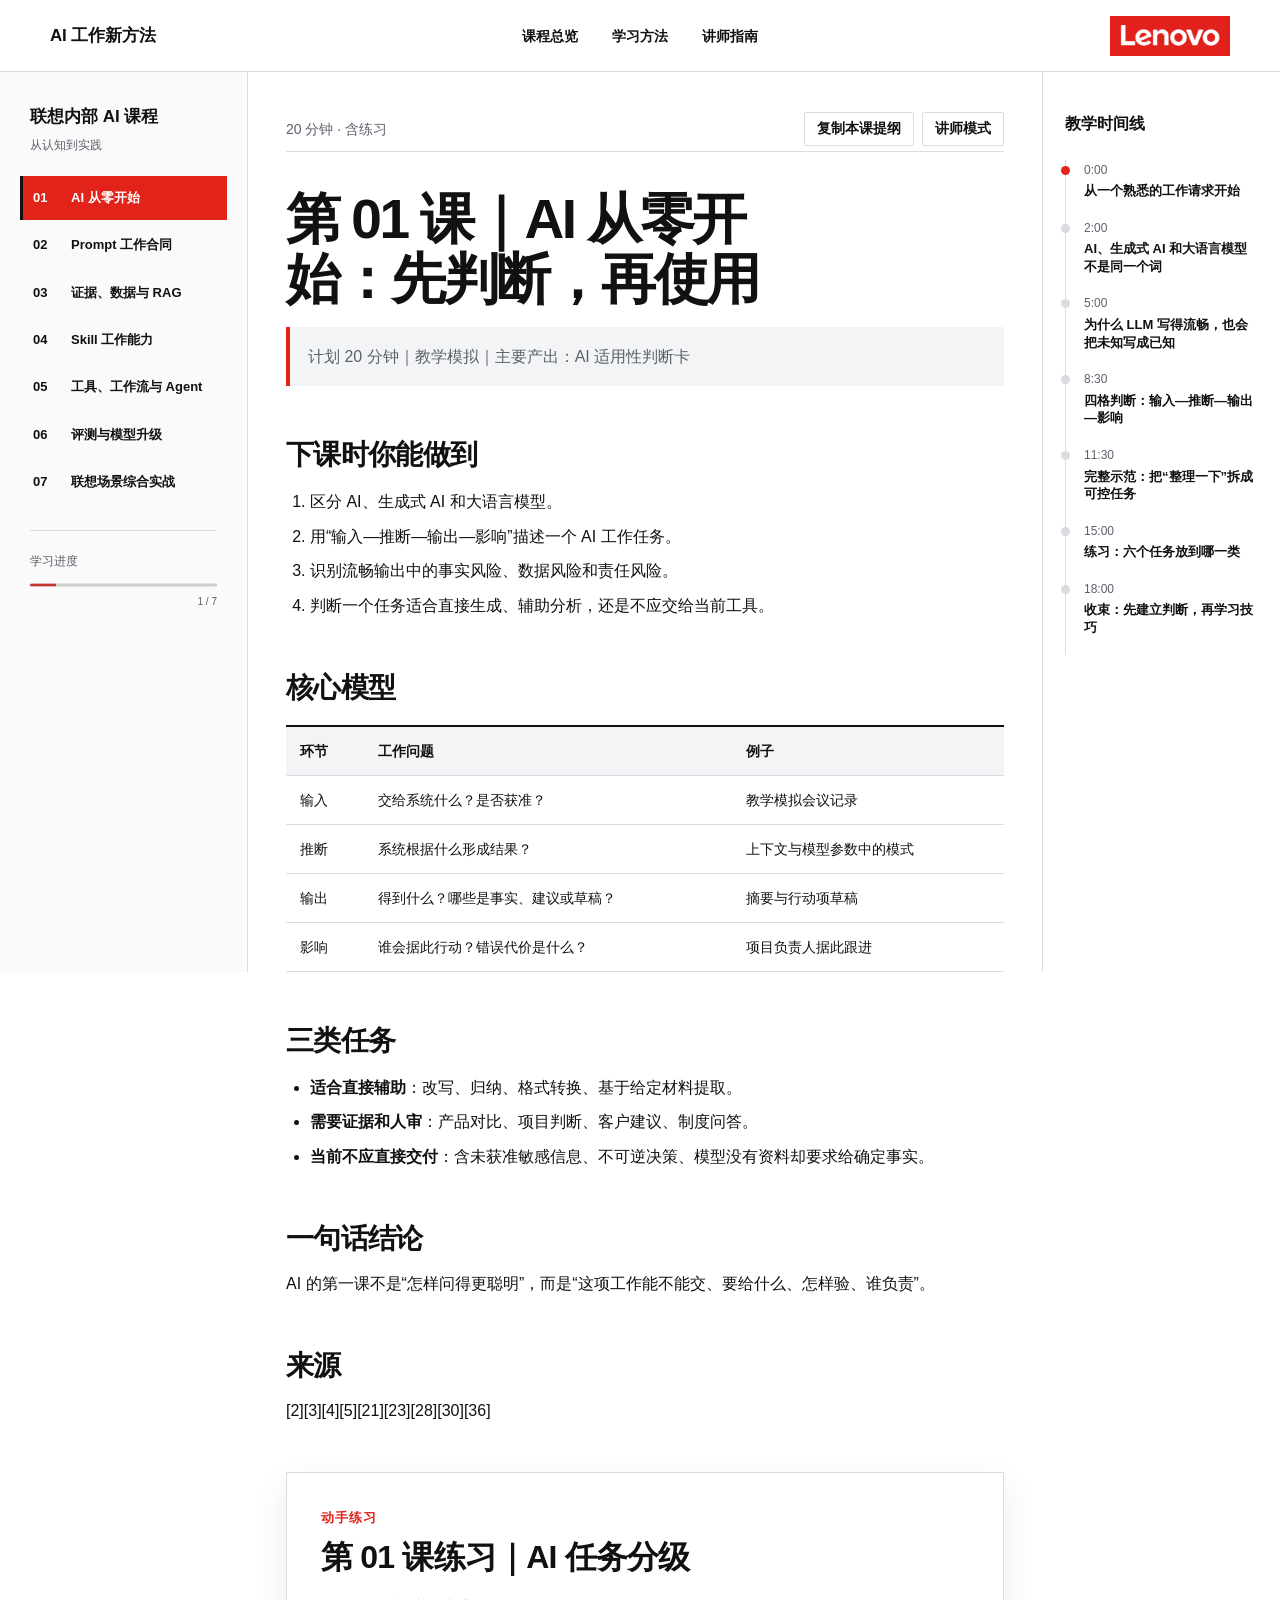
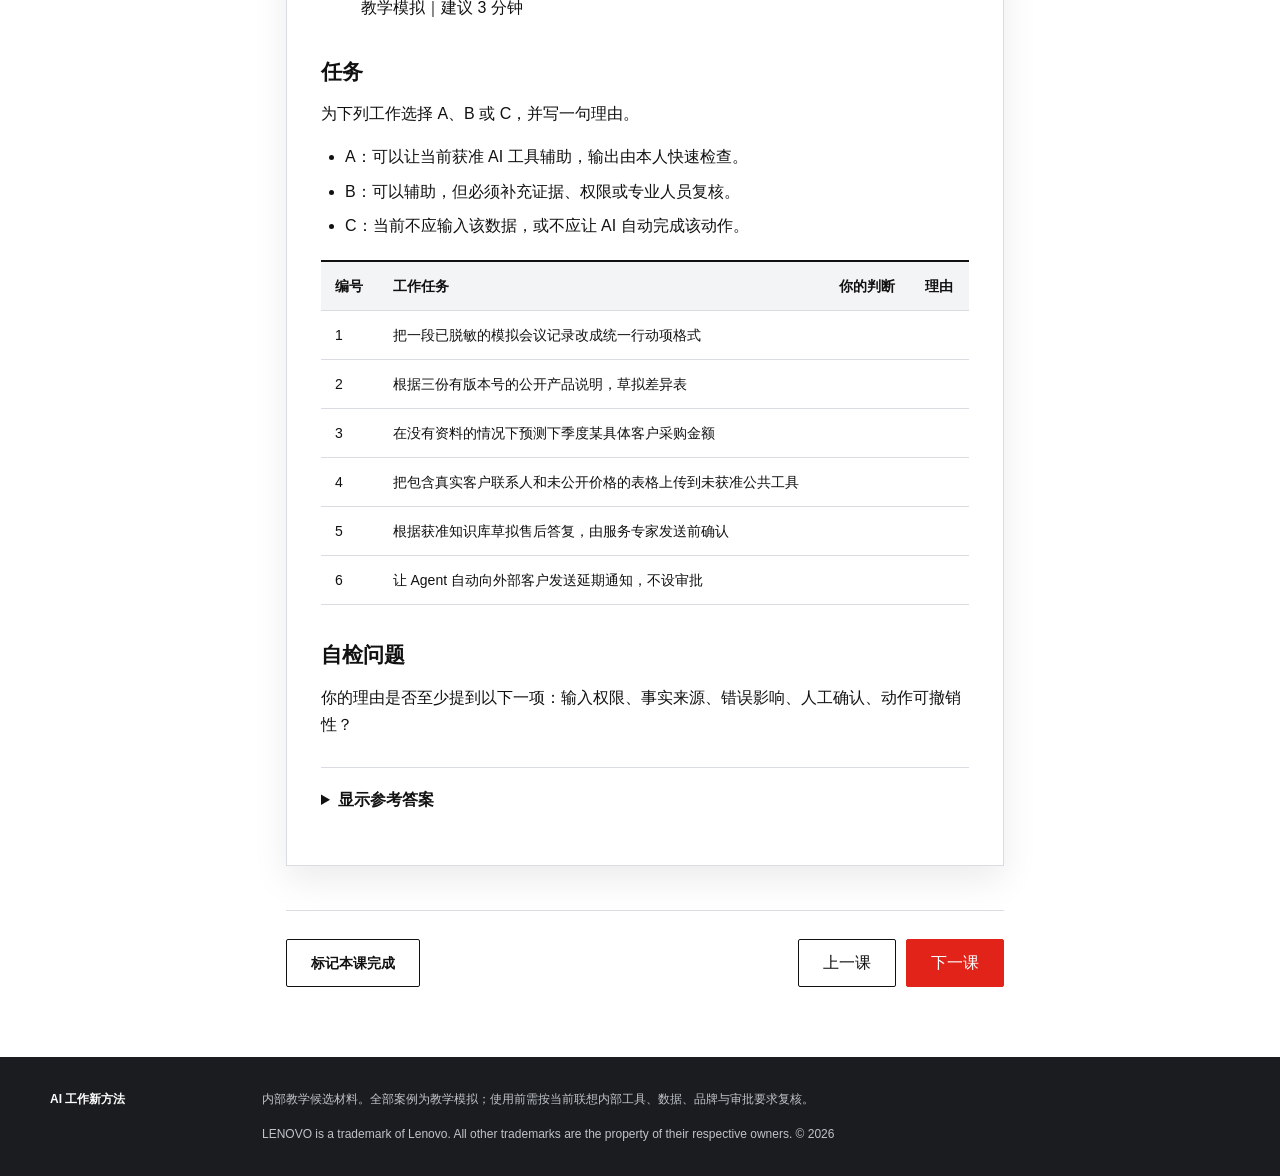
==== site/lessons/01.html @ b616cd08 "feat: expand Lenovo AI course into seven-lesson curriculum" ====
<!doctype html>
<html lang="zh-CN">
<head>
  <meta charset="utf-8">
  <meta name="viewport" content="width=device-width, initial-scale=1">
  <meta name="description" content="联想场景特化的 AI 工作方法系列课，全部案例为教学模拟。">
  <title>AI 从零开始：先判断，再使用｜AI 工作新方法</title>
  <link rel="stylesheet" href="../assets/styles.css">
</head>
<body>
  <a class="skip-link" href="#main">跳到正文</a>
  <header class="topbar">
  <a class="course-brand" href="../index.html">AI 工作新方法</a>
  <nav aria-label="全局导航">
    <a href="../index.html#course-map">课程总览</a>
    <a href="../index.html#method">学习方法</a>
    <a href="../index.html#instructor">讲师指南</a>
  </nav>
  <img class="lenovo-logo" src="../assets/brand/lenovo-logo-red-horizontal.webp" width="120" height="40" alt="Lenovo">
</header>
<div class="lesson-shell" data-lesson="01">
  <aside class="lesson-rail" aria-label="课程目录"><div class="rail-title">联想内部 AI 课程<small>从认知到实践</small></div><nav><a href="../lessons/01.html" aria-current="page" class="active"><span>01</span>AI 从零开始</a><a href="../lessons/02.html"><span>02</span>Prompt 工作合同</a><a href="../lessons/03.html"><span>03</span>证据、数据与 RAG</a><a href="../lessons/04.html"><span>04</span>Skill 工作能力</a><a href="../lessons/05.html"><span>05</span>工具、工作流与 Agent</a><a href="../lessons/06.html"><span>06</span>评测与模型升级</a><a href="../lessons/07.html"><span>07</span>联想场景综合实战</a></nav><div class="progress-block"><span>学习进度</span><progress value="1" max="7">1/7</progress><small>1 / 7</small></div></aside>
  <main id="main" class="lesson-main">
    <div class="lesson-toolbar"><span>20 分钟 · 含练习</span><div><button type="button" class="toolbar-button" data-action="copy-page">复制本课提纲</button><button type="button" class="toolbar-button" data-action="toggle-instructor" aria-pressed="false">讲师模式</button></div></div>
    <article class="lesson-content" id="lesson-outline"><h1 id="第-01-课-AI-从零开始-先判断-再使用">第 01 课｜AI 从零开始：先判断，再使用</h1>
<blockquote>计划 20 分钟｜教学模拟｜主要产出：AI 适用性判断卡</blockquote>
<h2 id="下课时你能做到">下课时你能做到</h2>
<ol>
<li>区分 AI、生成式 AI 和大语言模型。</li>
<li>用“输入—推断—输出—影响”描述一个 AI 工作任务。</li>
<li>识别流畅输出中的事实风险、数据风险和责任风险。</li>
<li>判断一个任务适合直接生成、辅助分析，还是不应交给当前工具。</li>
</ol>
<h2 id="核心模型">核心模型</h2>
<div class="table-wrap"><table><thead><tr><th>环节</th><th>工作问题</th><th>例子</th></tr></thead><tbody><tr><td>输入</td><td>交给系统什么？是否获准？</td><td>教学模拟会议记录</td></tr><tr><td>推断</td><td>系统根据什么形成结果？</td><td>上下文与模型参数中的模式</td></tr><tr><td>输出</td><td>得到什么？哪些是事实、建议或草稿？</td><td>摘要与行动项草稿</td></tr><tr><td>影响</td><td>谁会据此行动？错误代价是什么？</td><td>项目负责人据此跟进</td></tr></tbody></table></div>
<h2 id="三类任务">三类任务</h2>
<ul>
<li><strong>适合直接辅助</strong>：改写、归纳、格式转换、基于给定材料提取。</li>
<li><strong>需要证据和人审</strong>：产品对比、项目判断、客户建议、制度问答。</li>
<li><strong>当前不应直接交付</strong>：含未获准敏感信息、不可逆决策、模型没有资料却要求给确定事实。</li>
</ul>
<h2 id="一句话结论">一句话结论</h2>
<p>AI 的第一课不是“怎样问得更聪明”，而是“这项工作能不能交、要给什么、怎样验、谁负责”。</p>
<h2 id="来源">来源</h2>
<p>[2][3][4][5][21][23][28][30][36]</p></article>
    <section class="exercise-panel"><div class="section-label">动手练习</div><h2 id="第-01-课练习-AI-任务分级">第 01 课练习｜AI 任务分级</h2>
<blockquote>教学模拟｜建议 3 分钟</blockquote>
<h3 id="任务">任务</h3>
<p>为下列工作选择 A、B 或 C，并写一句理由。</p>
<ul>
<li>A：可以让当前获准 AI 工具辅助，输出由本人快速检查。</li>
<li>B：可以辅助，但必须补充证据、权限或专业人员复核。</li>
<li>C：当前不应输入该数据，或不应让 AI 自动完成该动作。</li>
</ul>
<div class="table-wrap"><table><thead><tr><th>编号</th><th>工作任务</th><th>你的判断</th><th>理由</th></tr></thead><tbody><tr><td>1</td><td>把一段已脱敏的模拟会议记录改成统一行动项格式</td><td></td><td></td></tr><tr><td>2</td><td>根据三份有版本号的公开产品说明，草拟差异表</td><td></td><td></td></tr><tr><td>3</td><td>在没有资料的情况下预测下季度某具体客户采购金额</td><td></td><td></td></tr><tr><td>4</td><td>把包含真实客户联系人和未公开价格的表格上传到未获准公共工具</td><td></td><td></td></tr><tr><td>5</td><td>根据获准知识库草拟售后答复，由服务专家发送前确认</td><td></td><td></td></tr><tr><td>6</td><td>让 Agent 自动向外部客户发送延期通知，不设审批</td><td></td><td></td></tr></tbody></table></div>
<h3 id="自检问题">自检问题</h3>
<p>你的理由是否至少提到以下一项：输入权限、事实来源、错误影响、人工确认、动作可撤销性？</p><details><summary>显示参考答案</summary><div class="answer-content"><h2 id="第-01-课参考答案-重点是条件-不是字母">第 01 课参考答案｜重点是条件，不是字母</h2>
<blockquote>教学模拟。实际分类取决于当时获准工具、数据分级和业务流程。</blockquote>
<div class="table-wrap"><table><thead><tr><th>编号</th><th>建议判断</th><th>原因</th></tr></thead><tbody><tr><td>1</td><td>A</td><td>输入已脱敏，任务是格式化提取；仍需核对负责人和日期没有被补写。</td></tr><tr><td>2</td><td>B</td><td>可以生成草稿，但必须保留文档版本、逐项引用并由产品责任人确认。</td></tr><tr><td>3</td><td>C</td><td>没有证据的确定金额属于编造；可改为列出预测所需数据和假设。</td></tr><tr><td>4</td><td>C</td><td>数据未获准进入该工具，属于输入边界问题，不能靠 Prompt 修复。</td></tr><tr><td>5</td><td>B</td><td>有受控来源和专业复核，可用于草拟；最终答复仍由授权人员负责。</td></tr><tr><td>6</td><td>C</td><td>对外发送有代表性和业务影响，缺少人工确认与停止条件。</td></tr></tbody></table></div>
<h3 id="评分标准">评分标准</h3>
<ul>
<li>6 分：每项判断 0.5 分，每项理由 0.5 分。</li>
<li>达标：至少 4 分，且第 4、6 题不能判断为 A。</li>
<li>真正掌握：能够说明“条件变化时分类也会变化”，而不是把任务永久贴上标签。</li>
</ul>
<h3 id="带回岗位">带回岗位</h3>
<p>选择一项自己的重复任务，写出四行：输入、推断、输出、影响。不要写真实敏感内容，只写字段名称和风险条件。</p></div></details></section>
    <section class="speaker-panel" aria-label="详细讲稿"><div class="section-label">讲师专用</div><h2 id="第-01-课详细讲稿-AI-从零开始-先判断-再使用">第 01 课详细讲稿｜AI 从零开始：先判断，再使用</h2>
<blockquote>建议 20 分钟；其中提问、练习和停顿约 5 分钟。以下内容可直接讲，也可按现场语速删减括号中的补充说明。</blockquote>
<h3 id="0-00-2-00-从一个熟悉的工作请求开始">0:00–2:00｜从一个熟悉的工作请求开始</h3>
<p>各位先不记任何技术名词。我们看一句很常见的话：“把这段会议内容整理一下，发给项目组。”如果交给一位刚加入项目的同事，我们会追问：整理给谁看？是纪要还是管理摘要？负责人和日期没有写怎么办？哪些内容不能发？发之前谁确认？</p>
<p>当对象换成 AI，我们反而容易把这些工作常识忘掉。模型几秒钟给出一篇格式漂亮、语气专业的文字，我们就产生一种错觉：它既然写得像，应该也知道事实。今天第一课只解决一个问题——在点下发送之前，怎样判断这项工作适不适合交给 AI。</p>
<p>屏幕上的会议案例叫“星桥新品上市准备会”，完全是教学模拟，不是真实联想项目。记录里写了：“渠道培训材料周五前出初稿；负责人会议中未确认；服务团队建议补充常见问题；发布日期仍待评审。”一个不受约束的模型可能把负责人、具体日期甚至发布日期补齐。文字更完整了，工作却更危险了。</p>
<p>请大家先给自己一个判断：问题出在模型不够聪明，还是任务本身没有把资料和边界说清楚？先不要回答，我们二十分钟后再看。</p>
<h3 id="2-00-5-00-AI-生成式-AI-和大语言模型不是同一个词">2:00–5:00｜AI、生成式 AI 和大语言模型不是同一个词</h3>
<p>人工智能是较大的集合。用白话说，它指机器系统从输入中进行推断，生成预测、内容、建议或决策等输出。传统的需求预测、异常检测、图像识别都可以属于 AI，并不一定能和你聊天。</p>
<p>生成式 AI 是其中一类，特点是生成新的文本、图片、音频、代码等内容。大语言模型，也就是 LLM，是生成式 AI 中专门处理语言和相关符号的一类模型。三者的关系可以理解为：AI 是大范围，生成式 AI 是其中能“生成内容”的一块，LLM 又是其中处理语言的一种基础模型。</p>
<p>这里不要被“智能”两个字带偏。OECD 的定义关注输入、推断、输出、自主性和影响，不要求系统像人一样有意识。对工作最有用的不是争论它“到底懂不懂”，而是问：我给了什么输入？它依据什么形成结果？输出将影响谁？</p>
<p>所以，会议记录整理是一个生成式 AI 任务；销量预测可能是另一类 AI 任务；固定公式自动汇总表格可能只是普通自动化。把它们都叫“机器人”会掩盖真正的风险和验收方式。</p>
<h3 id="5-00-8-30-为什么-LLM-写得流畅-也会把未知写成已知">5:00–8:30｜为什么 LLM 写得流畅，也会把未知写成已知</h3>
<p>大语言模型处理的不是我们头脑中的完整句子，而是 token。Token 可以是一个字、一个词的一部分、数字或符号。模型在大量训练数据中学习语言和知识模式，在当前上下文里估计下一段 token 怎样接最合理。</p>
<p>Transformer 的自注意力机制帮助模型衡量上下文中不同 token 之间的关系。课堂不需要记公式，只要记住两点：第一，模型会利用你当前给它的材料；第二，它生成的是高概率结果，不是自动从公司权威数据库查到的事实证明。</p>
<p>这就解释了为什么它能把一段散乱会议记录整理得非常流畅：大量类似的会议表达让它知道摘要通常怎么写、行动项通常有哪些字段。但如果负责人没出现，语言模式仍会推动它把句子补完整。NIST 把这种有把握地生成错误或虚假内容称为生成式 AI 的重要风险。中文常说“幻觉”，更准确的工作理解是“没有足够证据却生成了看似确定的内容”。</p>
<p>模型不是在有意识地撒谎，它也不会自动承担错误后果。把它拟人化，会让我们把人的责任误交给概率生成系统。</p>
<h3 id="8-30-11-30-四格判断-输入-推断-输出-影响">8:30–11:30｜四格判断：输入—推断—输出—影响</h3>
<p>现在用四格检查刚才的任务。</p>
<p>第一格是输入。会议记录能否交给当前使用的工具？是否包含客户姓名、设备序列号、未公开价格、个人信息或受限路线图？如果工具没有获准处理这些数据，后面 Prompt 写得再好也不应该输入。</p>
<p>第二格是推断。系统只看到了哪份材料？是否允许使用其他来源？它是做提取、归纳，还是要给出判断？“只依据所给会议记录”与“结合你知道的行业经验”是完全不同的任务。</p>
<p>第三格是输出。我们需要事实表、建议、草稿还是最终通知？事实应当能回到原文；建议可以由模型生成，但必须标记为建议；缺失信息要写“待确认”，不能被补成肯定句。</p>
<p>第四格是影响。输出只是自己整理思路，还是要发给客户、更新系统、影响资源和时间承诺？影响越大，证据、权限和人工确认要求越高。</p>
<p>四格不是技术人员专属。它其实就是大家已经熟悉的工作方法：看材料、看过程、看交付、看后果。AI 只是让我们必须把这些隐含经验写出来。</p>
<h3 id="11-30-15-00-完整示范-把-整理一下-拆成可控任务">11:30–15:00｜完整示范：把“整理一下”拆成可控任务</h3>
<p>看一段受控处理。输入仍然只有四句话。我们先不要求模型写一篇完整周报，而是分三步。</p>
<p>第一步，原文提取：列出明确事项、原文证据、负责人、截止日期。负责人和日期没有出现就写“待确认”。第二步，分开事实与建议：服务团队提出补充 FAQ 是会议事实；“建议优先做二十个高频问题”如果原文没有，就是模型建议，不能混在事实栏。第三步，形成草稿：只把证据充分的内容写进管理摘要，其余放入“待确认事项”。</p>
<p>受控输出可能是：</p>
<p>“已确认：渠道培训材料需形成初稿；证据为会议原句。待确认：负责人、具体截止时间、正式发布日期。建议：由项目经理在发送前确认负责人和时间；该建议不是会议决定。”</p>
<p>这个结果看起来没有第一个版本“完整”，但更适合工作，因为它没有用流畅掩盖空白。AI 的价值不是替我们消除所有未知，而是帮助我们更快看见、组织和处理未知。</p>
<p>这里还要强调：人工复核不是最后随便扫一眼。复核者需要知道检查什么——事实是否有原文、数字和日期是否一致、未知是否被保留、建议是否被标识、是否超出授权。没有检查标准的人在回路，只是形式上的人在回路。</p>
<h3 id="15-00-18-00-练习-六个任务放到哪一类">15:00–18:00｜练习：六个任务放到哪一类</h3>
<p>请打开练习，独立判断六个任务。你只需要给每项写 A、B 或 C：A 可以让 AI 直接辅助并由自己快速检查；B 需要证据、权限或专业人员复核；C 当前不应交给这个工具或不应让它自动完成。</p>
<p>我提醒大家不要按“技术难不难”分类，而按输入是否获准、事实是否有来源、错误影响有多大、动作能否撤销来判断。</p>
<p>（留两分钟。随后请两位同事各说一题和理由。）</p>
<p>参考答案不是唯一的，因为具体工具权限和业务影响会改变判断。例如，把公开材料改写成三种语气通常是 A；根据版本不明的产品资料对外承诺参数是 B；把真实客户名单交给未获准公共工具是 C。只写字母不够，能说出风险条件才算掌握。</p>
<h3 id="18-00-20-00-收束-先建立判断-再学习技巧">18:00–20:00｜收束：先建立判断，再学习技巧</h3>
<p>回到开头的问题。问题既不是简单的“模型不够聪明”，也不只是“Prompt 不够长”。真正的问题是：输入范围、输出类型、事实证据、停止条件和责任人没有被定义。</p>
<p>请记住四个工作问题：能不能交？模型凭什么答？输出是什么性质？错了影响谁？这四问构成后面六节课的地基。第二课会把它写成 Prompt 工作合同；第三课为事实加证据；第四课把稳定做法封装成 Skill；第五课讨论工具与 Agent 的权限；第六课用评测决定是否升级模型；第七课把它们组成组织工作流。</p>
<p>今天带回岗位的动作只有一个：选一项你经常重复的文字工作，先不要问 AI。先写下它的输入、输出、影响和最后确认人。能把任务边界说清楚，才真正开始使用 AI。</p>
<p>快速收束句：AI 不是事实数据库，也不是责任主体；它是需要材料、边界和验收的生成系统。</p>
<h3 id="讲稿来源">讲稿来源</h3>
<p>[2][3][4][5][21][23][28][30][36]，完整链接见 <code>research/sources.md</code>。</p></section>
    <div class="lesson-actions"><button type="button" class="button secondary" data-action="complete">标记本课完成</button><nav aria-label="课间导航"><a class="button secondary" href="../index.html">上一课</a><a class="button primary" href="02.html">下一课</a></nav></div>
  </main>
  <aside class="lesson-timeline"><h2>教学时间线</h2><ol class="timeline"><li><time>0:00</time><span>从一个熟悉的工作请求开始</span></li><li><time>2:00</time><span>AI、生成式 AI 和大语言模型不是同一个词</span></li><li><time>5:00</time><span>为什么 LLM 写得流畅，也会把未知写成已知</span></li><li><time>8:30</time><span>四格判断：输入—推断—输出—影响</span></li><li><time>11:30</time><span>完整示范：把“整理一下”拆成可控任务</span></li><li><time>15:00</time><span>练习：六个任务放到哪一类</span></li><li><time>18:00</time><span>收束：先建立判断，再学习技巧</span></li></ol></aside>
</div><footer class="site-footer">
  <strong>AI 工作新方法</strong>
  <p>内部教学候选材料。全部案例为教学模拟；使用前需按当前联想内部工具、数据、品牌与审批要求复核。</p>
  <p>LENOVO is a trademark of Lenovo. All other trademarks are the property of their respective owners. © 2026</p>
</footer>
  <script src="../assets/app.js" defer></script>
</body>
</html>
---- site/assets/styles.css ----
:root {
  --red: #e2231a;
  --red-dark: #bd1712;
  --ink: #111111;
  --muted: #5b616b;
  --surface: #f3f4f5;
  --line: #d9dde1;
  --white: #ffffff;
  --success: #18794e;
  --shadow: 0 14px 34px rgba(17, 17, 17, 0.08);
  --content: 1180px;
  --font: Arial, Helvetica, "PingFang SC", "Microsoft YaHei", sans-serif;
}

* { box-sizing: border-box; }
html { scroll-behavior: smooth; }
body {
  margin: 0;
  background: var(--white);
  color: var(--ink);
  font-family: var(--font);
  font-size: 16px;
  line-height: 1.72;
  text-rendering: optimizeLegibility;
}
a { color: inherit; }
button, input, select { font: 600 14px/1.2 var(--font); }
button, a { -webkit-tap-highlight-color: transparent; }
:focus-visible { outline: 3px solid var(--ink); outline-offset: 3px; }
.skip-link { position: fixed; left: 16px; top: -80px; z-index: 100; background: var(--ink); color: var(--white); padding: 12px 16px; }
.skip-link:focus { top: 12px; }

.topbar {
  min-height: 72px;
  padding: 0 max(28px, calc((100vw - var(--content)) / 2));
  display: grid;
  grid-template-columns: 1fr auto 1fr;
  align-items: center;
  gap: 28px;
  border-bottom: 1px solid var(--line);
  background: var(--white);
  position: relative;
  z-index: 20;
}
.course-brand { font-size: 17px; font-weight: 800; text-decoration: none; letter-spacing: -0.01em; }
.topbar nav { display: flex; gap: 34px; }
.topbar nav a { text-decoration: none; font-size: 14px; font-weight: 700; padding: 24px 0 20px; border-bottom: 3px solid transparent; }
.topbar nav a:hover { border-bottom-color: var(--red); }
.lenovo-logo { justify-self: end; width: 120px; height: 40px; object-fit: contain; }

.hero {
  max-width: var(--content);
  margin: 0 auto;
  min-height: 510px;
  padding: 78px 0 64px;
  display: grid;
  grid-template-columns: minmax(470px, 0.9fr) minmax(590px, 1.1fr);
  gap: 54px;
  align-items: center;
}
.hero h1 { margin: 0; font-size: clamp(52px, 4vw, 70px); line-height: 0.98; letter-spacing: -0.055em; white-space: nowrap; }
.hero-subtitle { margin: 24px 0 12px; font-size: 30px; line-height: 1.25; font-weight: 700; color: var(--muted); letter-spacing: -0.025em; }
.hero-copy { max-width: 520px; color: var(--muted); font-size: 18px; }
.hero-actions { display: flex; gap: 14px; margin-top: 30px; }
.button {
  display: inline-flex;
  min-height: 48px;
  padding: 0 24px;
  border: 1px solid var(--ink);
  align-items: center;
  justify-content: center;
  text-decoration: none;
  border-radius: 2px;
  cursor: pointer;
  transition: background 150ms ease, color 150ms ease, transform 150ms ease;
}
.button:hover { transform: translateY(-1px); }
.button.primary { background: var(--red); border-color: var(--red); color: var(--white); }
.button.primary:hover { background: var(--red-dark); }
.button.secondary { background: var(--white); color: var(--ink); }
.button.secondary:hover { background: var(--ink); color: var(--white); }
.workflow h2 { margin: 0 0 28px; font-size: 20px; }
.workflow ol { margin: 0; padding: 0; list-style: none; display: grid; grid-template-columns: repeat(5, 1fr); }
.workflow li { min-height: 170px; padding: 20px 14px; border: 1px solid var(--line); border-right: 0; display: flex; flex-direction: column; justify-content: space-between; }
.workflow li:last-child { border-right: 1px solid var(--line); }
.workflow b { font-size: 13px; color: var(--red); }
.workflow span { font-weight: 700; line-height: 1.45; }

.course-map, .method, .principles, .instructor { padding: 72px max(28px, calc((100vw - var(--content)) / 2)); }
.course-map { border-top: 1px solid var(--line); }
.section-heading { display: flex; align-items: end; justify-content: space-between; gap: 24px; margin-bottom: 34px; }
.section-heading h2, .method h2, .principles h2, .instructor h2 { margin: 0; font-size: clamp(30px, 3.4vw, 46px); line-height: 1.08; letter-spacing: -0.035em; }
.section-heading p { max-width: 420px; margin: 0; color: var(--muted); }
.course-row { min-height: 112px; display: grid; grid-template-columns: 72px 1fr 220px 32px; gap: 22px; align-items: center; border-top: 1px solid var(--line); text-decoration: none; transition: background 150ms ease, padding 150ms ease; }
.course-row:last-child { border-bottom: 1px solid var(--line); }
.course-row:hover { background: var(--surface); padding-left: 12px; }
.course-no { width: 46px; height: 46px; border: 1px solid var(--line); border-radius: 50%; display: grid; place-items: center; font-weight: 800; }
.course-row:hover .course-no { color: var(--white); background: var(--red); border-color: var(--red); }
.course-row strong { display: block; font-size: 21px; line-height: 1.3; }
.course-row small { display: block; color: var(--muted); margin-top: 5px; }
.course-meta { color: var(--muted); font-size: 14px; }
.course-row svg { width: 24px; fill: none; stroke: currentColor; stroke-width: 2; }
.method { background: var(--ink); color: var(--white); }
.method-flow { margin: 42px 0 28px; display: grid; grid-template-columns: repeat(5, 1fr); border-top: 1px solid #555; border-bottom: 1px solid #555; }
.method-flow span { padding: 26px 14px; border-right: 1px solid #555; font-weight: 700; }
.method-flow span:last-child { border-right: 0; }
.method p { color: #c8cbd0; max-width: 800px; }
.principles > div { margin-top: 42px; display: grid; grid-template-columns: repeat(4, 1fr); }
.principles article { padding: 12px 34px 12px 0; border-right: 1px solid var(--line); }
.principles article + article { padding-left: 34px; }
.principles article:last-child { border-right: 0; }
.principles strong { font-size: 24px; }
.principles p { color: var(--muted); margin-bottom: 0; }
.instructor { background: var(--surface); }
.instructor p { max-width: 820px; color: var(--muted); }
.text-link { font-weight: 800; text-decoration-color: var(--red); text-decoration-thickness: 2px; text-underline-offset: 5px; }

.lesson-shell { display: grid; grid-template-columns: 248px minmax(0, 820px) 238px; justify-content: center; min-height: calc(100vh - 72px); }
.lesson-rail { border-right: 1px solid var(--line); padding: 30px 20px; position: sticky; top: 0; height: 100vh; overflow-y: auto; background: #fafafa; }
.rail-title { font-size: 17px; font-weight: 800; padding: 0 10px 20px; }
.rail-title small { display: block; margin-top: 4px; color: var(--muted); font-size: 12px; font-weight: 500; }
.lesson-rail nav { display: flex; flex-direction: column; gap: 3px; }
.lesson-rail nav a { display: grid; grid-template-columns: 30px 1fr; gap: 8px; align-items: center; padding: 11px 10px; font-size: 13px; font-weight: 700; text-decoration: none; border-left: 3px solid transparent; }
.lesson-rail nav a:hover { background: var(--surface); }
.lesson-rail nav a.active { background: var(--red); color: var(--white); border-left-color: var(--ink); }
.progress-block { margin: 26px 10px 0; padding-top: 20px; border-top: 1px solid var(--line); font-size: 12px; color: var(--muted); }
.progress-block progress { width: 100%; height: 6px; accent-color: var(--red); }
.progress-block small { display: block; text-align: right; }
.lesson-main { padding: 34px 38px 70px; min-width: 0; }
.lesson-toolbar { min-height: 46px; display: flex; justify-content: space-between; align-items: center; gap: 16px; border-bottom: 1px solid var(--line); color: var(--muted); font-size: 14px; }
.lesson-toolbar > div { display: flex; gap: 8px; }
.toolbar-button { min-height: 34px; padding: 0 12px; background: var(--white); border: 1px solid var(--line); color: var(--ink); cursor: pointer; border-radius: 2px; }
.toolbar-button:hover, .toolbar-button[aria-pressed="true"] { border-color: var(--red); color: var(--red); }
.lesson-content h1 { max-width: 720px; margin: 38px 0 18px; font-size: clamp(36px, 4.3vw, 58px); line-height: 1.08; letter-spacing: -0.045em; text-wrap: balance; }
.lesson-content > blockquote { margin: 0 0 34px; padding: 16px 18px; background: var(--surface); border-left: 4px solid var(--red); color: var(--muted); }
.lesson-main h2 { margin: 42px 0 14px; padding-top: 10px; font-size: 28px; line-height: 1.2; letter-spacing: -0.025em; }
.lesson-main h3 { margin: 32px 0 10px; font-size: 21px; }
.lesson-main p { margin: 0 0 16px; }
.lesson-main ul, .lesson-main ol { padding-left: 24px; }
.lesson-main li { margin: 7px 0; }
.lesson-main code { padding: 0.14em 0.34em; background: var(--surface); font-family: Consolas, "SFMono-Regular", monospace; font-size: 0.92em; }
.lesson-main pre { overflow-x: auto; padding: 22px; background: #17191c; color: #f6f7f8; border-left: 4px solid var(--red); line-height: 1.62; }
.lesson-main pre code { padding: 0; background: transparent; color: inherit; }
.table-wrap { overflow-x: auto; margin: 20px 0 30px; border-top: 2px solid var(--ink); }
table { width: 100%; border-collapse: collapse; font-size: 14px; }
th, td { padding: 12px 14px; text-align: left; vertical-align: top; border-bottom: 1px solid var(--line); }
th { background: var(--surface); font-weight: 800; }
.exercise-panel { margin-top: 48px; padding: 34px; border: 1px solid var(--line); box-shadow: var(--shadow); }
.section-label { color: var(--red); font-size: 13px; font-weight: 800; letter-spacing: 0.08em; }
.exercise-panel > h2, .speaker-panel > h2 { margin: 8px 0 18px; padding-top: 0; font-size: 32px; line-height: 1.2; }
details { margin-top: 28px; border-top: 1px solid var(--line); }
summary { padding: 18px 0; font-weight: 800; cursor: pointer; }
.answer-content { padding: 4px 0 12px; }
.speaker-panel { display: none; margin-top: 48px; padding-top: 30px; border-top: 4px solid var(--red); }
.instructor-mode .speaker-panel { display: block; }
.instructor-mode .lesson-content, .instructor-mode .exercise-panel { opacity: 0.38; }
.instructor-mode .speaker-panel .section-label { position: sticky; top: 12px; display: inline-block; z-index: 5; padding: 6px 10px; background: var(--red); color: var(--white); }
.lesson-actions { display: flex; justify-content: space-between; gap: 18px; align-items: center; margin-top: 44px; padding-top: 28px; border-top: 1px solid var(--line); }
.lesson-actions nav { display: flex; gap: 10px; }
.lesson-actions .is-complete { background: var(--success); border-color: var(--success); color: var(--white); }
.lesson-timeline { border-left: 1px solid var(--line); padding: 38px 22px; position: sticky; top: 0; height: 100vh; overflow-y: auto; }
.lesson-timeline h2 { margin: 0 0 22px; font-size: 16px; }
.timeline { list-style: none; margin: 0; padding: 0; border-left: 1px solid var(--line); }
.timeline li { margin: 0; padding: 0 0 18px 18px; display: grid; gap: 2px; position: relative; }
.timeline li::before { content: ""; width: 9px; height: 9px; border-radius: 50%; background: var(--line); position: absolute; left: -5px; top: 6px; }
.timeline li:first-child::before { background: var(--red); }
.timeline time { color: var(--muted); font-size: 12px; }
.timeline span { font-size: 13px; font-weight: 700; line-height: 1.35; }
.site-footer { padding: 32px max(28px, calc((100vw - var(--content)) / 2)); background: #1a1c1f; color: var(--white); display: grid; grid-template-columns: 180px 1fr; gap: 14px 32px; font-size: 12px; }
.site-footer p { margin: 0; color: #bfc3c8; }
.site-footer p:last-child { grid-column: 2; }

@media (max-width: 1180px) {
  .hero { padding-left: 28px; padding-right: 28px; grid-template-columns: 1fr; min-height: auto; }
  .hero h1 { white-space: normal; }
  .workflow { max-width: 820px; }
  .lesson-shell { grid-template-columns: 220px minmax(0, 1fr); }
  .lesson-timeline { display: none; }
}

@media (max-width: 760px) {
  body { font-size: 15px; }
  .topbar { min-height: 64px; padding: 10px 18px; grid-template-columns: 1fr auto; }
  .topbar nav { display: none; }
  .lenovo-logo { width: 105px; height: 35px; }
  .hero { padding: 54px 20px 46px; gap: 40px; }
  .hero h1 { font-size: 52px; }
  .hero-subtitle { font-size: 24px; }
  .hero-actions { flex-direction: column; align-items: stretch; }
  .workflow ol { grid-template-columns: 1fr; }
  .workflow li { min-height: 74px; flex-direction: row; align-items: center; border-right: 1px solid var(--line); border-bottom: 0; }
  .workflow li:last-child { border-bottom: 1px solid var(--line); }
  .course-map, .method, .principles, .instructor { padding: 52px 20px; }
  .section-heading { display: block; }
  .section-heading p { margin-top: 14px; }
  .course-row { grid-template-columns: 50px 1fr 24px; gap: 12px; padding: 18px 0; }
  .course-meta { grid-column: 2; }
  .course-row svg { grid-column: 3; grid-row: 1 / span 2; }
  .method-flow { grid-template-columns: 1fr; }
  .method-flow span { border-right: 0; border-bottom: 1px solid #555; }
  .principles > div { grid-template-columns: 1fr 1fr; }
  .principles article, .principles article + article { padding: 18px; border-right: 0; border-bottom: 1px solid var(--line); }
  .lesson-shell { display: block; }
  .lesson-rail { position: static; height: auto; padding: 18px; border-right: 0; border-bottom: 1px solid var(--line); overflow: visible; }
  .rail-title, .progress-block { display: none; }
  .lesson-rail nav { flex-direction: row; overflow-x: auto; padding-bottom: 4px; }
  .lesson-rail nav a { display: block; white-space: nowrap; padding: 8px 11px; border: 1px solid var(--line); }
  .lesson-rail nav a span { margin-right: 6px; }
  .lesson-main { padding: 18px 20px 52px; }
  .lesson-toolbar { align-items: flex-start; }
  .lesson-toolbar > div { flex-direction: column; }
  .lesson-content h1 { font-size: 38px; margin-top: 30px; }
  .exercise-panel { padding: 22px 18px; margin-left: -4px; margin-right: -4px; }
  .lesson-actions { align-items: stretch; flex-direction: column; }
  .lesson-actions nav { display: grid; grid-template-columns: 1fr 1fr; }
  .site-footer { grid-template-columns: 1fr; padding: 30px 20px; }
  .site-footer p:last-child { grid-column: 1; }
}

@media (prefers-reduced-motion: reduce) {
  html { scroll-behavior: auto; }
  *, *::before, *::after { transition-duration: 0.01ms !important; }
}

@media print {
  .topbar nav, .lesson-rail, .lesson-timeline, .lesson-toolbar, .lesson-actions, .site-footer { display: none !important; }
  .topbar { display: flex; justify-content: flex-end; border: 0; padding: 0 0 20px; }
  .lesson-shell { display: block; }
  .lesson-main { max-width: none; padding: 0; }
  .speaker-panel { display: block; break-before: page; }
  .exercise-panel { box-shadow: none; }
  a { text-decoration: none; }
}
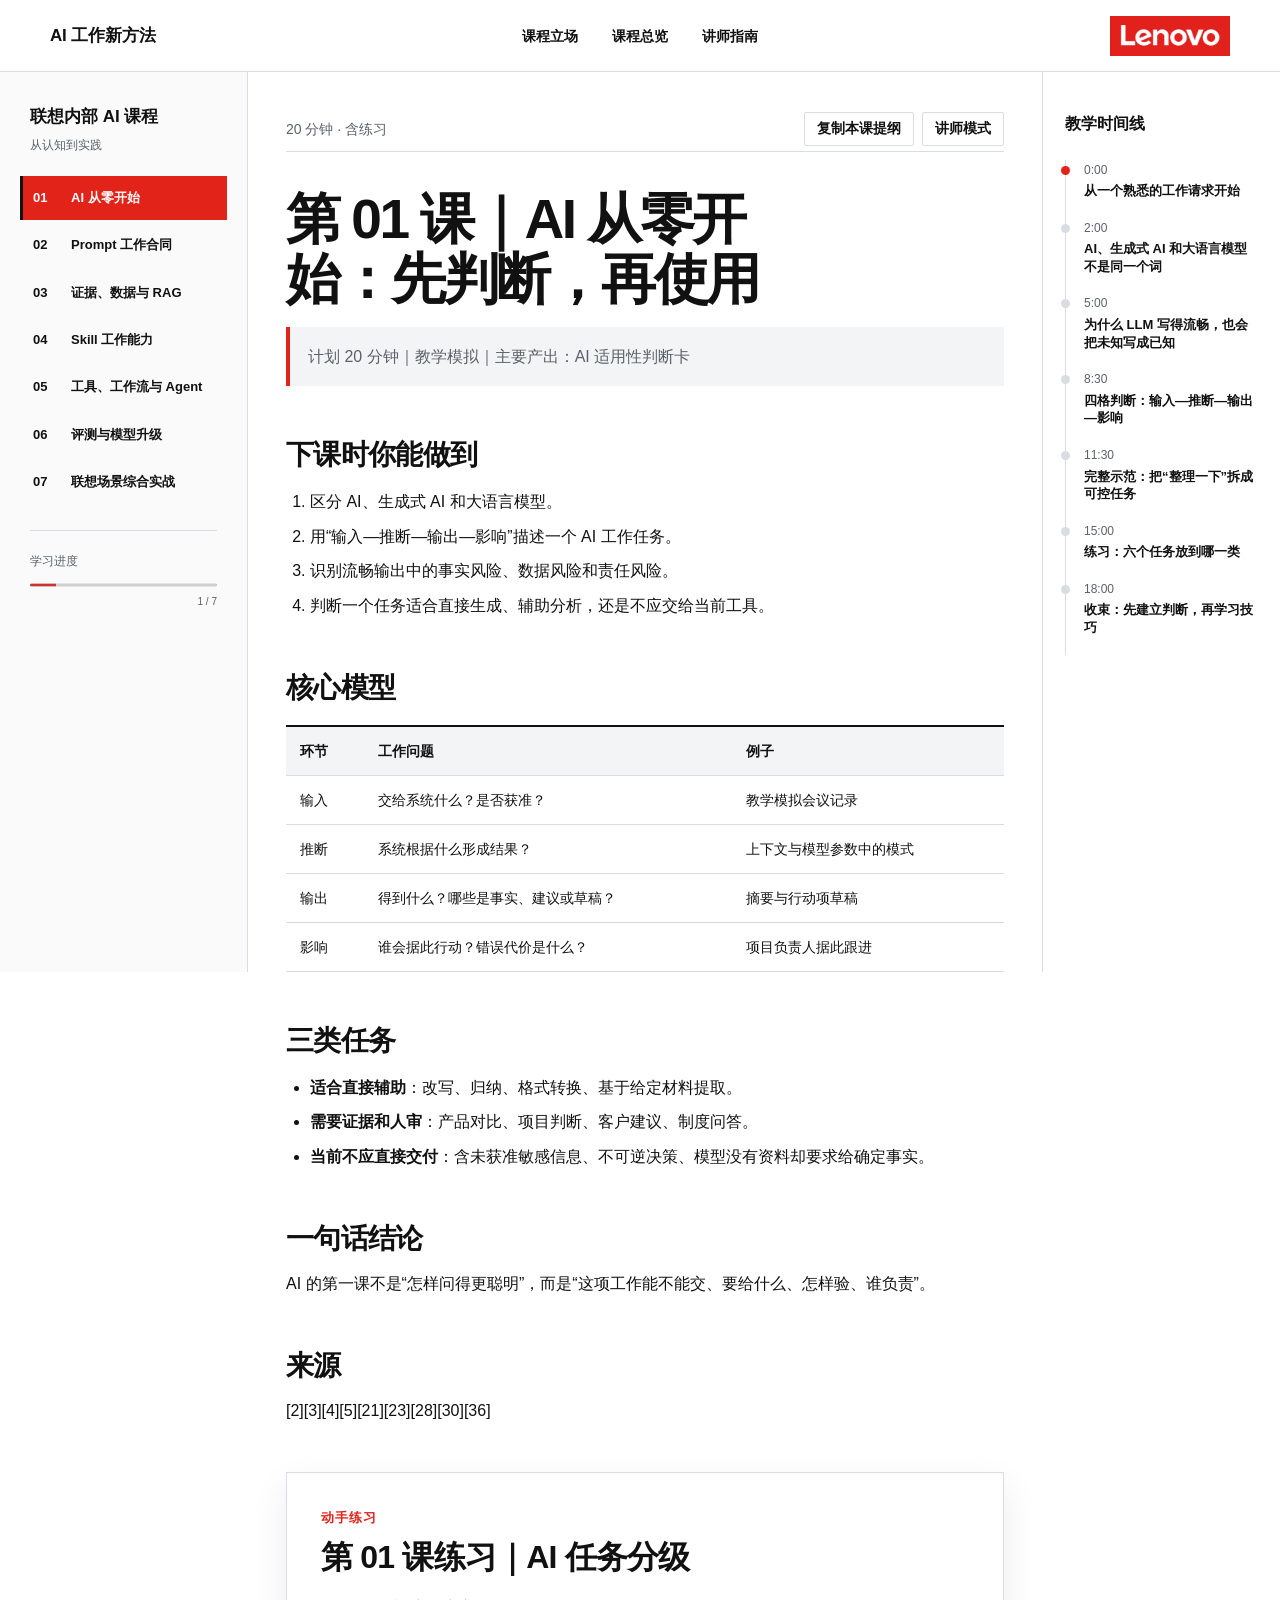
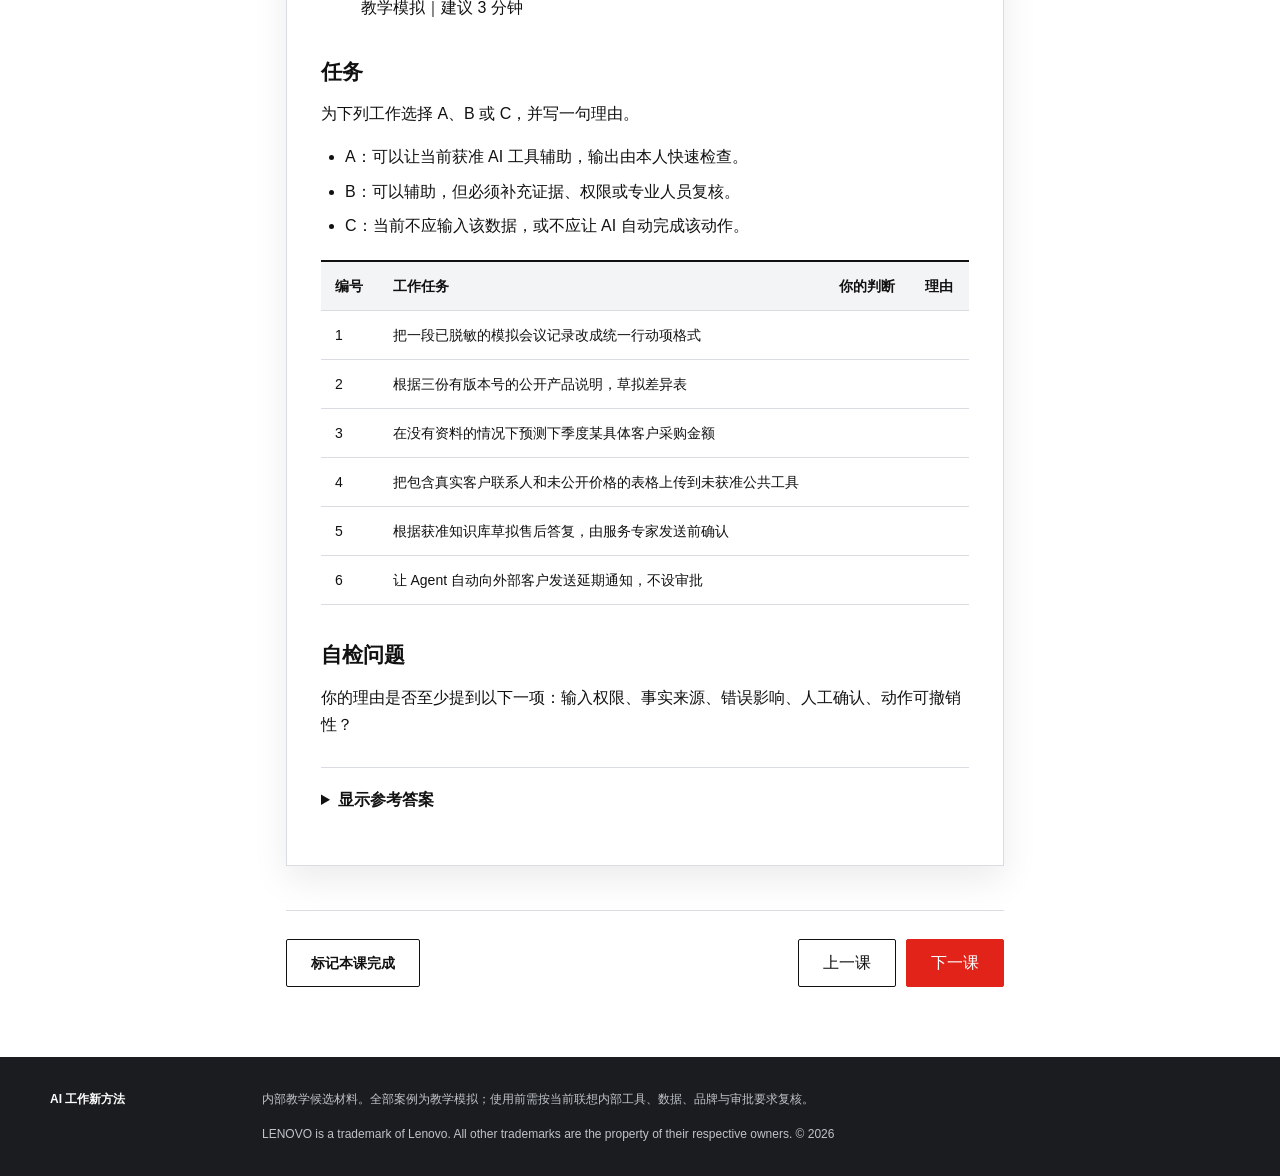
==== commit ac6742d7: "feat: replace legacy course with viewpoint-led curriculum" ====
--- a/site/lessons/01.html
+++ b/site/lessons/01.html
@@ -12,8 +12,8 @@
   <header class="topbar">
   <a class="course-brand" href="../index.html">AI 工作新方法</a>
   <nav aria-label="全局导航">
+    <a href="../index.html#positions">课程立场</a>
     <a href="../index.html#course-map">课程总览</a>
-    <a href="../index.html#method">学习方法</a>
     <a href="../index.html#instructor">讲师指南</a>
   </nav>
   <img class="lenovo-logo" src="../assets/brand/lenovo-logo-red-horizontal.webp" width="120" height="40" alt="Lenovo">
@@ -68,6 +68,7 @@
     <section class="speaker-panel" aria-label="详细讲稿"><div class="section-label">讲师专用</div><h2 id="第-01-课详细讲稿-AI-从零开始-先判断-再使用">第 01 课详细讲稿｜AI 从零开始：先判断，再使用</h2>
 <blockquote>建议 20 分钟；其中提问、练习和停顿约 5 分钟。以下内容可直接讲，也可按现场语速删减括号中的补充说明。</blockquote>
 <h3 id="0-00-2-00-从一个熟悉的工作请求开始">0:00–2:00｜从一个熟悉的工作请求开始</h3>
+<p>我先说明自己的立场：AI 入门不该从模型参数开始，而应从工作判断开始。一个人记住多少模型名并不重要；当模型给出一段非常流畅的文字时，他能不能判断这段文字是否有资格进入工作，才真正重要。</p>
 <p>各位先不记任何技术名词。我们看一句很常见的话：“把这段会议内容整理一下，发给项目组。”如果交给一位刚加入项目的同事，我们会追问：整理给谁看？是纪要还是管理摘要？负责人和日期没有写怎么办？哪些内容不能发？发之前谁确认？</p>
 <p>当对象换成 AI，我们反而容易把这些工作常识忘掉。模型几秒钟给出一篇格式漂亮、语气专业的文字，我们就产生一种错觉：它既然写得像，应该也知道事实。今天第一课只解决一个问题——在点下发送之前，怎样判断这项工作适不适合交给 AI。</p>
 <p>屏幕上的会议案例叫“星桥新品上市准备会”，完全是教学模拟，不是真实联想项目。记录里写了：“渠道培训材料周五前出初稿；负责人会议中未确认；服务团队建议补充常见问题；发布日期仍待评审。”一个不受约束的模型可能把负责人、具体日期甚至发布日期补齐。文字更完整了，工作却更危险了。</p>
--- a/site/assets/styles.css
+++ b/site/assets/styles.css
@@ -86,10 +86,17 @@
 .workflow b { font-size: 13px; color: var(--red); }
 .workflow span { font-weight: 700; line-height: 1.45; }
 
-.course-map, .method, .principles, .instructor { padding: 72px max(28px, calc((100vw - var(--content)) / 2)); }
+.positions, .course-map, .method, .principles, .instructor { padding: 72px max(28px, calc((100vw - var(--content)) / 2)); }
 .course-map { border-top: 1px solid var(--line); }
 .section-heading { display: flex; align-items: end; justify-content: space-between; gap: 24px; margin-bottom: 34px; }
 .section-heading h2, .method h2, .principles h2, .instructor h2 { margin: 0; font-size: clamp(30px, 3.4vw, 46px); line-height: 1.08; letter-spacing: -0.035em; }
+.positions { background: #f4f4f4; }
+.position-grid { margin-top: 38px; display: grid; grid-template-columns: repeat(5, 1fr); border-top: 3px solid var(--red); }
+.position-grid article { min-height: 190px; padding: 24px 22px; background: var(--white); border-right: 1px solid var(--line); }
+.position-grid article:last-child { border-right: 0; }
+.position-grid b { color: var(--red); font-size: 14px; letter-spacing: .12em; }
+.position-grid p { margin: 28px 0 0; font-size: 19px; font-weight: 700; line-height: 1.35; }
+.position-note { max-width: 840px; margin: 28px 0 0; color: var(--muted); }
 .section-heading p { max-width: 420px; margin: 0; color: var(--muted); }
 .course-row { min-height: 112px; display: grid; grid-template-columns: 72px 1fr 220px 32px; gap: 22px; align-items: center; border-top: 1px solid var(--line); text-decoration: none; transition: background 150ms ease, padding 150ms ease; }
 .course-row:last-child { border-bottom: 1px solid var(--line); }
@@ -190,7 +197,9 @@
   .workflow ol { grid-template-columns: 1fr; }
   .workflow li { min-height: 74px; flex-direction: row; align-items: center; border-right: 1px solid var(--line); border-bottom: 0; }
   .workflow li:last-child { border-bottom: 1px solid var(--line); }
-  .course-map, .method, .principles, .instructor { padding: 52px 20px; }
+  .positions, .course-map, .method, .principles, .instructor { padding: 52px 20px; }
+  .position-grid { grid-template-columns: 1fr; }
+  .position-grid article { min-height: 0; border-right: 0; border-bottom: 1px solid var(--line); }
   .section-heading { display: block; }
   .section-heading p { margin-top: 14px; }
   .course-row { grid-template-columns: 50px 1fr 24px; gap: 12px; padding: 18px 0; }
